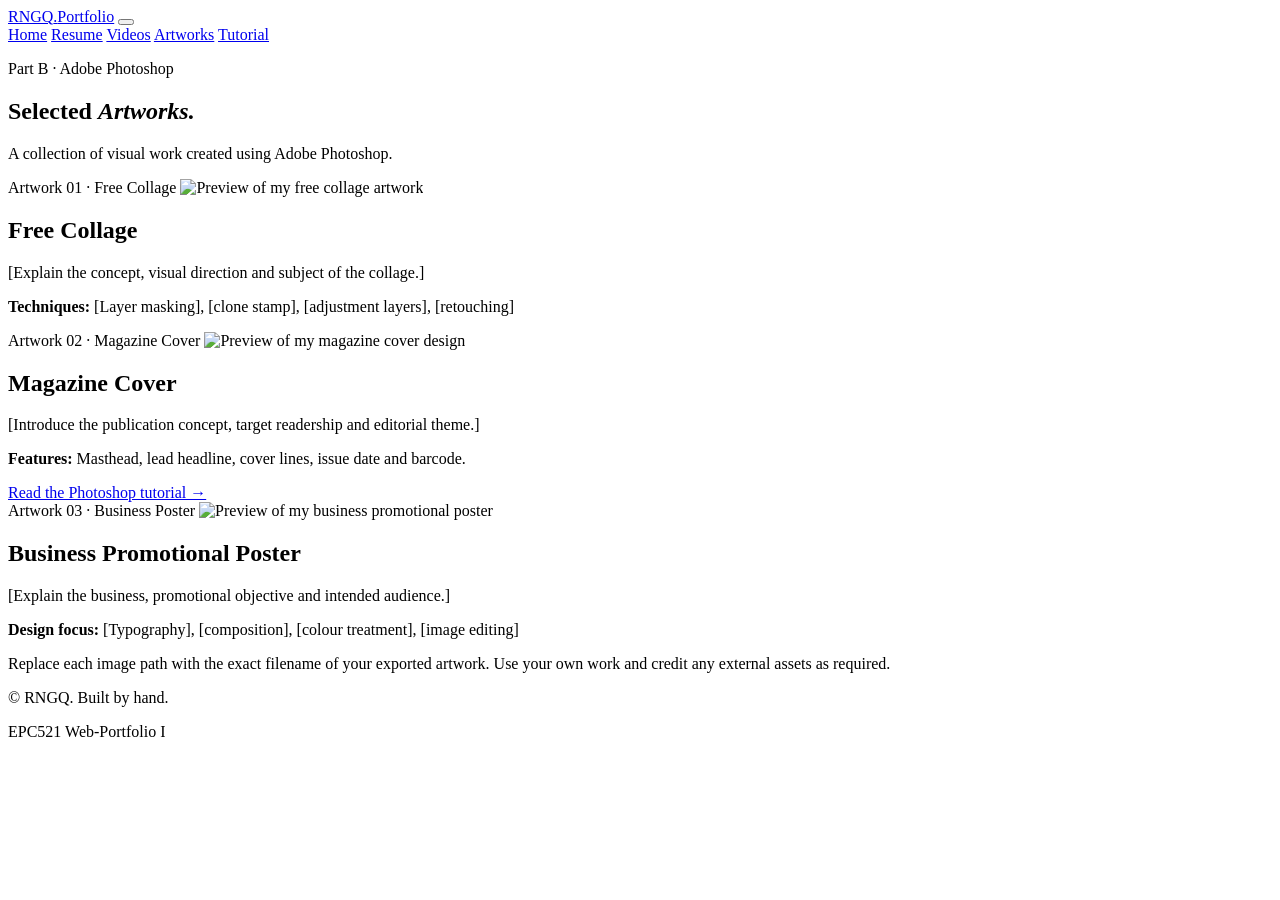
==== artworks.html @ 54870d31 "Add files via upload" ====
<!DOCTYPE html>
<html lang="en">
<head>
  <meta charset="UTF-8">
  <meta name="viewport" content="width=device-width, initial-scale=1.0">
  <meta name="description" content="Zul iQmal's EPC521 multimedia web portfolio.">
  <title>Zul iQmal | Photoshop Artworks</title>
  <link rel="stylesheet" href="CSS/style.css">
  <link rel="stylesheet" href="CSS/pages.css">
</head>
<body>
  <div class="aura-bg" aria-hidden="true">
    <span class="blob blob-1"></span>
    <span class="blob blob-2"></span>
    <span class="blob blob-3"></span>
  </div>
  <div class="cursor-aura" aria-hidden="true"></div>

  <header class="site-header">
    <a href="index.html" class="logo">RNGQ<span>.</span>Portfolio</a>
    <button class="nav-toggle" aria-label="Toggle menu" aria-expanded="false" aria-controls="nav">
      <span></span><span></span>
    </button>
    <nav class="nav" id="nav">
      <a href="index.html">Home</a>
      <a href="resume.html">Resume</a>
      <a href="videos.html">Videos</a>
      <a href="artworks.html">Artworks</a>
      <a href="tutorial.html">Tutorial</a>
    </nav>
  </header>

  <main>

    <section class="section page-intro">
      <p class="eyebrow">Part B · Adobe Photoshop</p>
      <h1 class="page-title">Selected <em>Artworks.</em></h1>
      <p class="page-lead">A collection of visual work created using Adobe Photoshop.</p>
    </section>

    <section class="section artwork-grid">
      <article class="page-card artwork-card">
        <span class="when">Artwork 01 · Free Collage</span>
        <img class="artwork-preview" src="assets/images/free-collage.jpg" alt="Preview of my free collage artwork">
        <h2>Free Collage</h2>
        <p>[Explain the concept, visual direction and subject of the collage.]</p>
        <p class="small-note"><strong>Techniques:</strong> [Layer masking], [clone stamp], [adjustment layers], [retouching]</p>
      </article>

      <article class="page-card artwork-card">
        <span class="when">Artwork 02 · Magazine Cover</span>
        <img class="artwork-preview" src="assets/images/magazine-cover.jpg" alt="Preview of my magazine cover design">
        <h2>Magazine Cover</h2>
        <p>[Introduce the publication concept, target readership and editorial theme.]</p>
        <p class="small-note"><strong>Features:</strong> Masthead, lead headline, cover lines, issue date and barcode.</p>
        <a class="text-link" href="tutorial.html">Read the Photoshop tutorial →</a>
      </article>

      <article class="page-card artwork-card">
        <span class="when">Artwork 03 · Business Poster</span>
        <img class="artwork-preview" src="assets/images/business-poster.jpg" alt="Preview of my business promotional poster">
        <h2>Business Promotional Poster</h2>
        <p>[Explain the business, promotional objective and intended audience.]</p>
        <p class="small-note"><strong>Design focus:</strong> [Typography], [composition], [colour treatment], [image editing]</p>
      </article>
    </section>
    <section class="section">
      <p class="small-note">Replace each image path with the exact filename of your exported artwork. Use your own work and credit any external assets as required.</p>
    </section>

  </main>
  <footer class="site-footer">
    <p>&copy; <span id="year"></span> RNGQ. Built by hand.</p>
    <p class="footer-credit">EPC521 Web-Portfolio I</p>
  </footer>
  <script src="JS/script.js"></script>
  <script src="JS/music.js"></script>
</body>
</html>
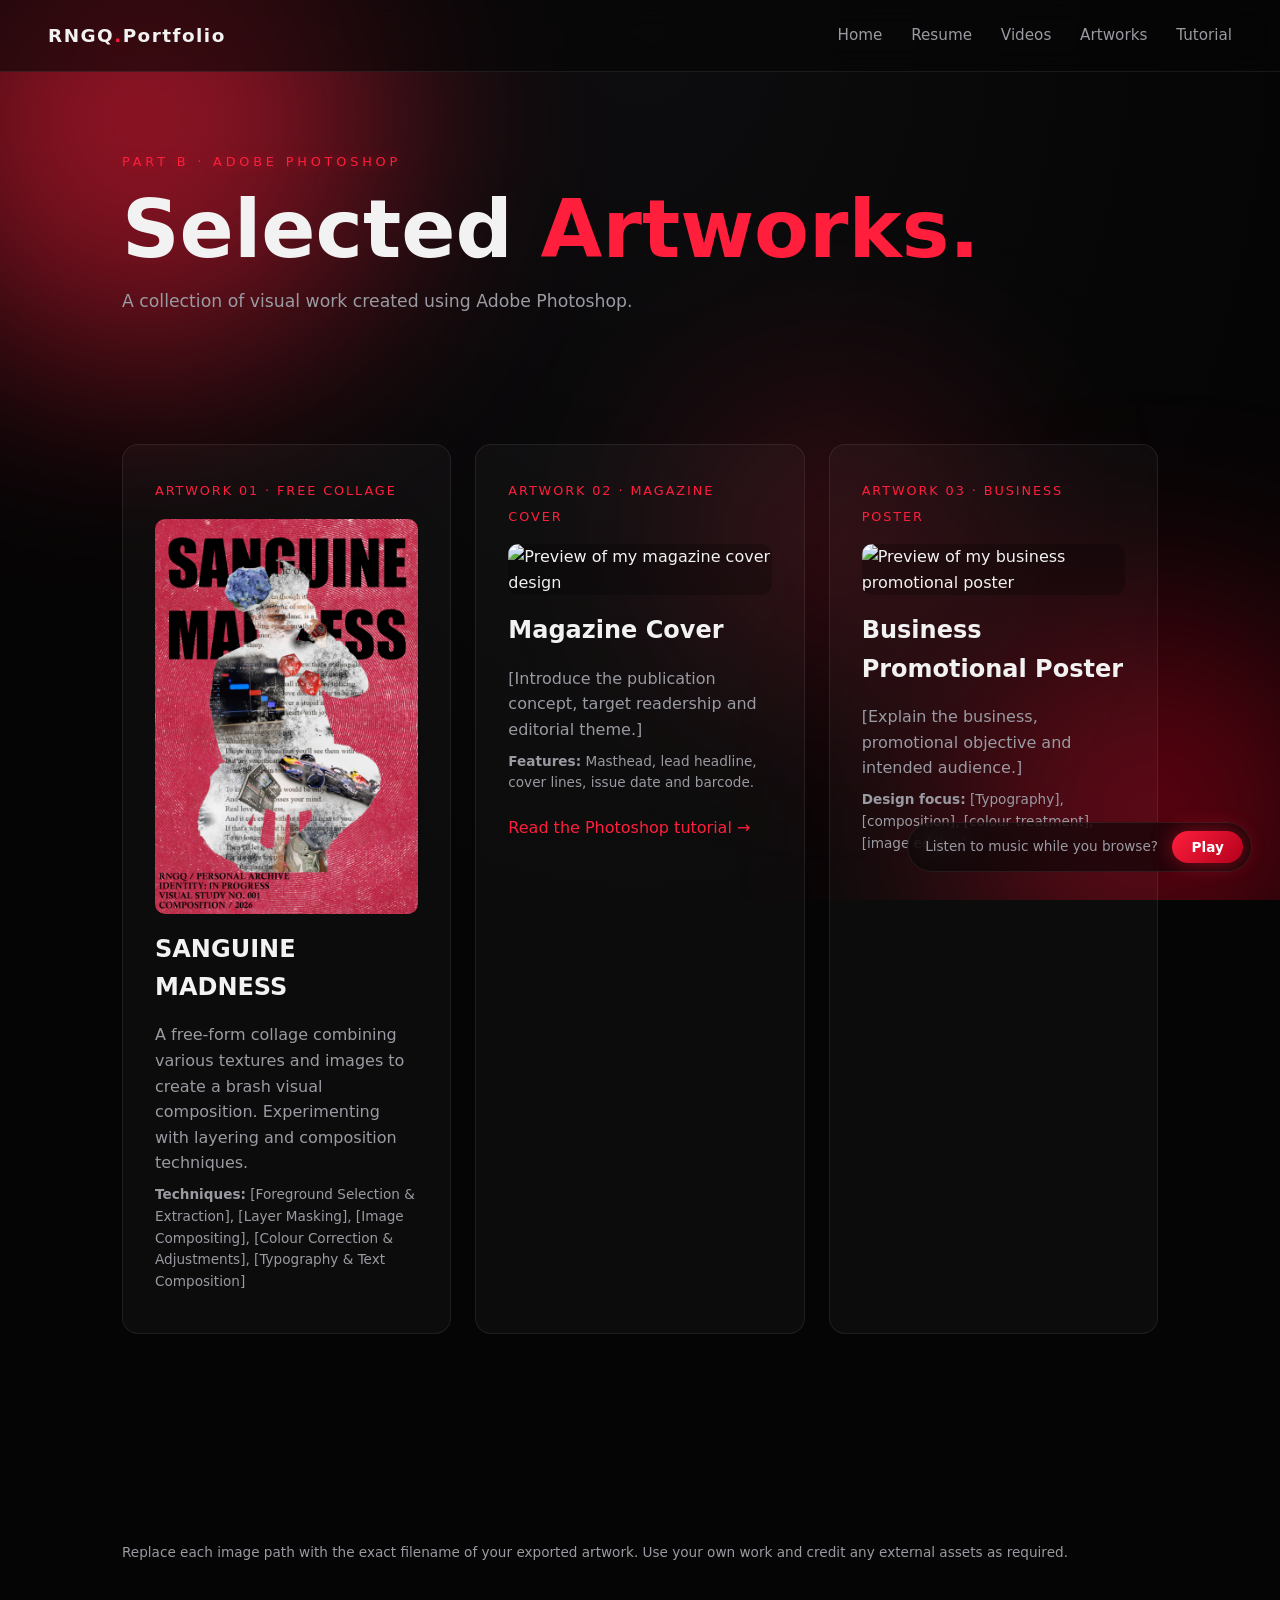
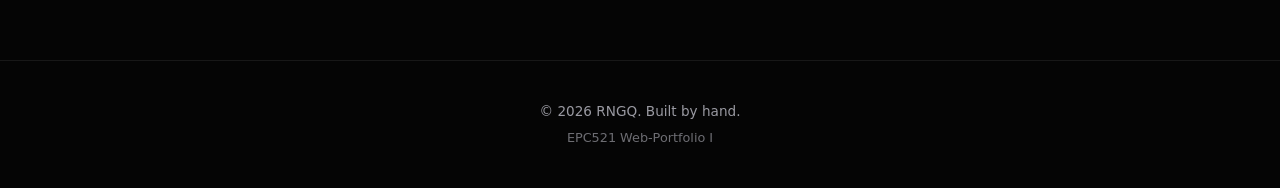
==== commit d4a3a21f: "Add files via upload" ====
--- a/artworks.html
+++ b/artworks.html
@@ -41,10 +41,10 @@
     <section class="section artwork-grid">
       <article class="page-card artwork-card">
         <span class="when">Artwork 01 · Free Collage</span>
-        <img class="artwork-preview" src="assets/images/free-collage.jpg" alt="Preview of my free collage artwork">
-        <h2>Free Collage</h2>
-        <p>[Explain the concept, visual direction and subject of the collage.]</p>
-        <p class="small-note"><strong>Techniques:</strong> [Layer masking], [clone stamp], [adjustment layers], [retouching]</p>
+        <img class="artwork-preview" src="assets/images/collage.png" alt="Preview of my free collage artwork">
+        <h2>SANGUINE MADNESS</h2>
+        <p>A free-form collage combining various textures and images to create a brash visual composition. Experimenting with layering and composition techniques.</p>
+        <p class="small-note"><strong>Techniques:</strong> [Foreground Selection & Extraction], [Layer Masking], [Image Compositing], [Colour Correction & Adjustments], [Typography & Text Composition]</p>
       </article>
 
       <article class="page-card artwork-card">
--- a/CSS/style.css
+++ b/CSS/style.css
@@ -0,0 +1,282 @@
+/* ==========================================================
+   THEME: change these and the whole site updates
+   ========================================================== */
+:root {
+  --bg: #050505;
+  --bg-2: #0d0d0f;
+  --surface: rgba(255, 255, 255, 0.03);
+  --border: rgba(255, 255, 255, 0.08);
+
+  --text: #f2f2f2;
+  --muted: #9a9aa2;
+
+  --red: #ff1f3d;
+  --red-deep: #b3001b;
+  --red-glow: rgba(255, 31, 61, 0.45);
+
+  --radius: 16px;
+  --max-width: 1100px;
+  --font: "Inter", system-ui, -apple-system, "Segoe UI", Roboto, sans-serif;
+  --header-h: 72px;
+}
+
+/* ---------- Reset ---------- */
+*, *::before, *::after { box-sizing: border-box; margin: 0; padding: 0; }
+html { scroll-behavior: smooth; scroll-padding-top: var(--header-h); }
+body {
+  font-family: var(--font);
+  background: var(--bg);
+  color: var(--text);
+  line-height: 1.6;
+  overflow-x: hidden;
+}
+a { color: inherit; text-decoration: none; }
+img { max-width: 100%; display: block; }
+ul, ol { list-style: none; }
+::selection { background: var(--red); color: #fff; }
+
+/* ---------- Aura background ---------- */
+.aura-bg {
+  position: fixed; inset: 0; z-index: -2; overflow: hidden;
+  background: radial-gradient(ellipse at 50% 0%, var(--bg-2), var(--bg) 70%);
+}
+.blob {
+  position: absolute; border-radius: 50%;
+  filter: blur(110px); opacity: 0.55;
+  animation: drift 18s ease-in-out infinite alternate;
+}
+.blob-1 { width: 480px; height: 480px; background: var(--red); top: -120px; left: -100px; }
+.blob-2 { width: 380px; height: 380px; background: var(--red-deep); bottom: -100px; right: -60px; animation-delay: -6s; }
+.blob-3 { width: 260px; height: 260px; background: var(--red); top: 45%; left: 55%; opacity: 0.25; animation-delay: -11s; }
+
+@keyframes drift {
+  from { transform: translate(0, 0) scale(1); }
+  to   { transform: translate(60px, 40px) scale(1.15); }
+}
+
+/* Cursor-following glow (position kat dalam 
+script.js) */
+.cursor-aura {
+  position: fixed; top: 0; left: 0; z-index: -1;
+  width: 420px; height: 420px; border-radius: 50%;
+  background: radial-gradient(circle, var(--red-glow), transparent 65%);
+  transform: translate(-50%, -50%);
+  pointer-events: none; opacity: 0;
+  transition: opacity 0.4s ease;
+}
+.cursor-aura.active { opacity: 0.6; }
+
+/* ---------- Header ---------- */
+.site-header {
+  position: fixed; top: 0; left: 0; right: 0; z-index: 50;
+  height: var(--header-h);
+  display: flex; align-items: center; justify-content: space-between;
+  padding: 0 clamp(1rem, 5vw, 3rem);
+  background: rgba(5, 5, 5, 0.6);
+  backdrop-filter: blur(14px);
+  border-bottom: 1px solid var(--border);
+}
+.logo { font-weight: 800; letter-spacing: 0.08em; font-size: 1.15rem; }
+.logo span { color: var(--red); text-shadow: 0 0 14px var(--red); }
+
+.nav { display: flex; align-items: center; gap: 1.8rem; }
+.nav a:not(.btn) { color: var(--muted); font-size: 0.95rem; transition: color 0.2s, text-shadow 0.2s; }
+.nav a:not(.btn):hover { color: #fff; text-shadow: 0 0 12px var(--red); }
+
+.nav-toggle { display: none; background: none; border: 0; cursor: pointer; width: 32px; height: 32px; position: relative; }
+.nav-toggle span { position: absolute; left: 4px; right: 4px; height: 2px; background: var(--text); transition: transform 0.3s, top 0.3s; }
+.nav-toggle span:first-child { top: 11px; }
+.nav-toggle span:last-child  { top: 19px; }
+.nav-toggle[aria-expanded="true"] span:first-child { top: 15px; transform: rotate(45deg); }
+.nav-toggle[aria-expanded="true"] span:last-child  { top: 15px; transform: rotate(-45deg); }
+
+/* ---------- Buttons ---------- */
+.btn {
+  display: inline-block; cursor: pointer; border: 0;
+  padding: 0.85rem 1.8rem; border-radius: 999px;
+  font: 600 0.95rem var(--font); color: #fff;
+  background: linear-gradient(135deg, var(--red), var(--red-deep));
+  box-shadow: 0 0 22px var(--red-glow);
+  transition: transform 0.2s, box-shadow 0.2s;
+}
+.btn:hover { transform: translateY(-2px); box-shadow: 0 0 36px var(--red-glow), 0 0 8px var(--red); }
+.btn-small { padding: 0.5rem 1.2rem; font-size: 0.85rem; }
+.btn-ghost { background: transparent; border: 1px solid var(--red); box-shadow: none; }
+.btn-ghost:hover { background: rgba(255, 31, 61, 0.12); }
+
+/* ---------- Layout helpers ---------- */
+.section { max-width: var(--max-width); margin: 0 auto; padding: 6rem clamp(1rem, 5vw, 2rem); }
+.section-title { font-size: clamp(1.8rem, 4vw, 2.6rem); margin-bottom: 2rem; }
+.section-title::after {
+  content: ""; display: block; width: 56px; height: 3px; margin-top: 0.6rem;
+  background: var(--red); box-shadow: 0 0 14px var(--red); border-radius: 2px;
+}
+
+/* ---------- Hero ---------- */
+.hero {
+  min-height: 100vh; display: flex; flex-direction: column;
+  align-items: center; justify-content: center; text-align: center;
+  padding: calc(var(--header-h) + 2rem) 1.5rem 4rem;
+}
+.eyebrow { color: var(--red); letter-spacing: 0.3em; text-transform: uppercase; font-size: 0.8rem; margin-bottom: 1rem; text-shadow: 0 0 12px var(--red-glow); }
+.hero h1 { font-size: clamp(3rem, 10vw, 6.5rem); line-height: 1.02; font-weight: 800; }
+.hero h1 em {
+  font-style: normal; color: var(--red);
+  text-shadow: 0 0 30px var(--red-glow), 0 0 80px var(--red-glow);
+}
+.role { font-size: clamp(1.1rem, 3vw, 1.6rem); margin-top: 0.8rem; color: var(--text); min-height: 1.6em; }
+#typed { color: var(--red); text-shadow: 0 0 14px var(--red-glow); }
+.caret {
+  display: inline-block; width: 2px; height: 1.1em; margin-left: 3px;
+  background: var(--red); vertical-align: text-bottom;
+  animation: blink 1s steps(1) infinite;
+}
+@keyframes blink { 50% { opacity: 0; } }
+
+.lead { color: var(--muted); max-width: 52ch; margin: 1.5rem 0 2.2rem; font-size: 1.1rem; }
+.hero-actions { display: flex; gap: 1rem; flex-wrap: wrap; justify-content: center; }
+
+.socials { display: flex; gap: 0.8rem; margin-top: 2.2rem; flex-wrap: wrap; justify-content: center; }
+.socials a {
+  padding: 0.45rem 1.1rem; border-radius: 999px; font-size: 0.85rem; color: var(--muted);
+  border: 1px solid var(--border); transition: color 0.2s, border-color 0.2s, box-shadow 0.2s;
+}
+.socials a:hover { color: #fff; border-color: var(--red); box-shadow: 0 0 18px var(--red-glow); }
+
+/* ---------- Cards (spotlight follows cursor) ---------- */
+.grid { display: grid; grid-template-columns: repeat(auto-fit, minmax(260px, 1fr)); gap: 1.5rem; }
+.card {
+  position: relative; overflow: hidden;
+  padding: 2rem; border-radius: var(--radius);
+  background: var(--surface); border: 1px solid var(--border);
+  transition: transform 0.3s, border-color 0.3s, box-shadow 0.3s, opacity 0.8s ease;
+}
+.card::before {
+  content: ""; position: absolute; inset: 0; pointer-events: none;
+  background: radial-gradient(260px circle at var(--mx, 50%) var(--my, 50%), var(--red-glow), transparent 70%);
+  opacity: 0; transition: opacity 0.3s;
+}
+.card:hover { transform: translateY(-6px); border-color: rgba(255, 31, 61, 0.5); box-shadow: 0 10px 40px rgba(255, 31, 61, 0.15); }
+.card:hover::before { opacity: 0.5; }
+.card > * { position: relative; }
+.card h3 { margin-bottom: 0.6rem; }
+.card p { color: var(--muted); }
+
+/* ---------- About ---------- */
+.about { display: grid; grid-template-columns: 320px 1fr; gap: 4rem; align-items: center; }
+.avatar-wrap { display: flex; justify-content: center; }
+.avatar {
+  width: 280px; height: 280px; border-radius: 50%; object-fit: cover;
+  display: grid; place-items: center;
+  font-size: 4rem; font-weight: 800; color: var(--red);
+  background: var(--bg-2);
+  border: 2px solid var(--red);
+  box-shadow: 0 0 40px var(--red-glow), 0 0 100px rgba(255, 31, 61, 0.25), inset 0 0 40px rgba(255, 31, 61, 0.12);
+}
+.about-text p { color: var(--muted); margin-bottom: 1rem; }
+.about-stats { display: grid; grid-template-columns: repeat(3, 1fr); gap: 1rem; margin-top: 1.8rem; }
+.stat {
+  text-align: center; padding: 1rem; border-radius: 12px;
+  background: var(--surface); border: 1px solid var(--border);
+}
+.stat strong { display: block; font-size: 1.7rem; color: var(--red); text-shadow: 0 0 16px var(--red-glow); }
+.stat span { color: var(--muted); font-size: 0.8rem; }
+
+/* ---------- Skills ---------- */
+.chips, .tags { display: flex; flex-wrap: wrap; gap: 0.5rem; }
+.chips li {
+  padding: 0.35rem 0.9rem; border-radius: 999px; font-size: 0.85rem;
+  border: 1px solid rgba(255, 31, 61, 0.35); color: var(--text);
+  background: rgba(255, 31, 61, 0.07);
+}
+
+/* ---------- Projects ---------- */
+.filters { display: flex; gap: 0.6rem; flex-wrap: wrap; margin-bottom: 2rem; }
+.filter {
+  cursor: pointer; padding: 0.45rem 1.2rem; border-radius: 999px;
+  font: 500 0.9rem var(--font); color: var(--muted);
+  background: transparent; border: 1px solid var(--border);
+  transition: color 0.2s, border-color 0.2s, box-shadow 0.2s, background 0.2s;
+}
+.filter:hover { color: #fff; border-color: var(--red); }
+.filter.active { color: #fff; background: rgba(255, 31, 61, 0.15); border-color: var(--red); box-shadow: 0 0 18px var(--red-glow); }
+
+.projects { grid-template-columns: repeat(auto-fit, minmax(300px, 1fr)); }
+.project { padding: 0; }
+.project > h3, .project > p, .project > .tags, .project > .project-links { margin-left: 1.5rem; margin-right: 1.5rem; }
+.project-thumb {
+  aspect-ratio: 16 / 9; width: 100%; object-fit: cover;
+  display: grid; place-items: center; margin-bottom: 1.2rem;
+  color: var(--red); font-weight: 700; letter-spacing: 0.1em;
+  background: linear-gradient(135deg, #140306, #1d0409);
+  border-bottom: 1px solid var(--border);
+}
+.project h3 { margin-bottom: 0.4rem; }
+.tags { margin: 1rem 1.5rem 0; }
+.tags li { font-size: 0.75rem; color: var(--red); letter-spacing: 0.05em; }
+.tags li::before { content: "#"; opacity: 0.6; }
+.project-links { display: flex; gap: 1.2rem; margin: 1.2rem 1.5rem 1.6rem; }
+.project-links a { font-size: 0.9rem; font-weight: 600; border-bottom: 1px solid var(--red); padding-bottom: 2px; transition: text-shadow 0.2s; }
+.project-links a:hover { text-shadow: 0 0 12px var(--red); }
+.project[hidden] { display: none; }
+
+/* ---------- Timeline ---------- */
+.timeline { position: relative; padding-left: 2rem; border-left: 1px solid var(--border); }
+.timeline li { position: relative; padding-bottom: 2.4rem; }
+.timeline li:last-child { padding-bottom: 0; }
+.timeline li::before {
+  content: ""; position: absolute; left: calc(-2rem - 6px); top: 0.45rem;
+  width: 11px; height: 11px; border-radius: 50%;
+  background: var(--red); box-shadow: 0 0 14px var(--red);
+}
+.when { color: var(--red); font-size: 0.8rem; letter-spacing: 0.15em; text-transform: uppercase; }
+.timeline h3 { margin: 0.2rem 0 0.3rem; }
+.timeline small { color: var(--muted); font-weight: 400; font-size: 0.9rem; }
+.timeline p { color: var(--muted); max-width: 60ch; }
+
+/* ---------- Contact form ---------- */
+.contact { max-width: 640px; }
+.contact-intro { color: var(--muted); margin-bottom: 1.8rem; }
+.contact-intro a { color: var(--red); border-bottom: 1px solid var(--red); }
+.form { display: grid; gap: 1rem; }
+.form input, .form textarea {
+  width: 100%; padding: 0.95rem 1.1rem; border-radius: 12px;
+  background: var(--surface); border: 1px solid var(--border);
+  color: var(--text); font: inherit; resize: vertical;
+  transition: border-color 0.2s, box-shadow 0.2s;
+}
+.form input::placeholder, .form textarea::placeholder { color: #5f5f67; }
+.form input:focus, .form textarea:focus {
+  outline: none; border-color: var(--red); box-shadow: 0 0 0 3px rgba(255, 31, 61, 0.2), 0 0 24px var(--red-glow);
+}
+.form .btn { justify-self: start; }
+.form-note { color: var(--red); min-height: 1.4em; font-size: 0.9rem; }
+
+/* ---------- Footer ---------- */
+.site-footer { text-align: center; padding: 2.5rem 1rem; color: var(--muted); font-size: 0.85rem; border-top: 1px solid var(--border); }
+
+/* ---------- Scroll reveal ---------- */
+.reveal { opacity: 0; transform: translateY(28px); transition: opacity 0.8s ease, transform 0.8s ease; }
+.reveal.visible { opacity: 1; transform: none; }
+/* keep card hover lift working after reveal */
+.card.reveal.visible:hover { transform: translateY(-6px); }
+
+/* ---------- Responsive ---------- */
+@media (max-width: 800px) {
+  .nav-toggle { display: block; }
+  .nav {
+    position: fixed; top: var(--header-h); left: 0; right: 0;
+    flex-direction: column; gap: 1.4rem; padding: 2rem;
+    background: rgba(5, 5, 5, 0.96); border-bottom: 1px solid var(--border);
+    transform: translateY(-120%); transition: transform 0.35s ease;
+  }
+  .nav.open { transform: translateY(0); }
+  .about { grid-template-columns: 1fr; gap: 2.5rem; }
+  .avatar { width: 220px; height: 220px; font-size: 3rem; }
+}
+
+/* ---------- Respect reduced motion ---------- */
+@media (prefers-reduced-motion: reduce) {
+  *, *::before, *::after { animation: none !important; transition: none !important; }
+  .reveal { opacity: 1; transform: none; }
+}
--- a/CSS/pages.css
+++ b/CSS/pages.css
@@ -0,0 +1,111 @@
+/* EPC521 page-specific styles. Loaded after CSS/style.css. */
+.page-intro { padding-top: calc(var(--header-h) + 5rem); padding-bottom: 2rem; }
+.page-title { font-size: clamp(2.5rem, 7vw, 5rem); line-height: 1.05; }
+.page-title em { color: var(--red); font-style: normal; }
+.page-lead { max-width: 62ch; color: var(--muted); margin-top: 1rem; font-size: 1.08rem; }
+.page-actions { display: flex; gap: 1rem; flex-wrap: wrap; margin-top: 1.5rem; }
+.page-card { padding: clamp(1.2rem, 3vw, 2rem); margin-bottom: 1.5rem; border: 1px solid var(--border); border-radius: var(--radius); background: var(--surface); }
+.page-card h2 { margin-bottom: 1rem; }
+.page-card p { color: var(--muted); margin: .5rem 0; }
+.page-card a:not(.btn) { color: var(--red); }
+.resume-layout { display: grid; grid-template-columns: minmax(0, 1.6fr) minmax(260px, .9fr); gap: 1.5rem; align-items: start; }
+.resume-entry { padding: 1rem 0; border-top: 1px solid var(--border); }
+.resume-entry h3 { margin: .35rem 0; }
+.detail-list { padding-left: 1.2rem; list-style: disc; color: var(--muted); }
+.detail-list li { margin: .45rem 0; overflow-wrap: anywhere; }
+.small-note { color: var(--muted); font-size: .85rem; margin-top: 1rem; }
+.media-feature { margin-bottom: 2rem; }
+.media-heading { display: flex; justify-content: space-between; align-items: start; gap: 1rem; margin-bottom: 1rem; }
+.media-label { color: var(--red); font-size: .8rem; border: 1px solid var(--border); border-radius: 99px; padding: .35rem .7rem; }
+.portfolio-video { display: block; width: 100%; max-height: 560px; aspect-ratio: 16 / 9; background: #000; border-radius: 12px; margin: 1rem 0; }
+iframe.portfolio-video { border: 0; } /* YouTube embeds */
+.project-meta { display: flex; flex-wrap: wrap; gap: .6rem 1.2rem; color: var(--muted); font-size: .85rem; margin-top: 1rem; }
+.artwork-grid { display: grid; grid-template-columns: repeat(auto-fit, minmax(260px, 1fr)); gap: 1.5rem; }
+.artwork-card { margin: 0; }
+.artwork-preview { display: block; width: 100%; height: auto; max-height: 560px; object-fit: contain; background: rgba(0,0,0,.25); border-radius: 10px; margin: 1rem 0; }
+.text-link { display: inline-block; margin-top: .8rem; }
+.tutorial-layout { max-width: 900px; }
+.tutorial-steps { padding-left: 1.4rem; }
+.tutorial-steps li { padding: 1rem 0 1.5rem; border-top: 1px solid var(--border); }
+.tutorial-steps h3 { margin-bottom: .75rem; }
+.screenshot-placeholder { min-height: 150px; display: grid; place-items: center; padding: 1rem; margin: .8rem 0; border: 1px dashed rgba(255,255,255,.25); border-radius: 10px; color: var(--muted); text-align: center; background: rgba(255,255,255,.02); }
+.footer-credit { opacity: .7; font-size: .8rem; margin-top: .35rem; }
+@media (max-width: 800px) {
+  .resume-layout { grid-template-columns: 1fr; }
+  .media-heading { flex-direction: column; }
+}
+
+/* ==========================================================
+   E-RESUME INTERACTIVITY
+   ========================================================== */
+
+/* Keyboard focus */
+a:focus-visible, button:focus-visible, summary:focus-visible, video:focus-visible {
+  outline: 2px solid var(--red); outline-offset: 3px; border-radius: 6px;
+}
+
+.visually-hidden {
+  position: absolute; width: 1px; height: 1px; margin: -1px; padding: 0;
+  overflow: hidden; clip: rect(0 0 0 0); white-space: nowrap; border: 0;
+}
+
+/* Hero with photo */
+.resume-hero { display: grid; grid-template-columns: 1fr auto; gap: 3rem; align-items: center; }
+.resume-photo .avatar { width: 240px; height: 240px; }
+
+/* Expandable experience entries */
+.exp-entry summary {
+  display: flex; justify-content: space-between; align-items: flex-start; gap: 1rem;
+  cursor: pointer; list-style: none;
+}
+.exp-entry summary::-webkit-details-marker { display: none; }
+.exp-entry summary::after {
+  content: "+"; flex: none; width: 1.8rem; height: 1.8rem; display: grid; place-items: center;
+  border: 1px solid var(--border); border-radius: 50%;
+  color: var(--red); font-size: 1.2rem; line-height: 1;
+  transition: border-color 0.2s, background 0.2s;
+}
+.exp-entry[open] summary::after { content: "–"; }
+.exp-entry summary:hover::after { border-color: var(--red); background: rgba(255, 31, 61, 0.12); }
+.entry-head { flex: 1; }
+.exp-entry .detail-list { margin-top: 0.6rem; }
+.entry-tags { margin-top: 0.9rem; }
+.entry-tags li { font-size: 0.75rem; padding: 0.2rem 0.7rem; transition: background 0.2s, border-color 0.2s; }
+.entry-tags li.on { background: rgba(255, 31, 61, 0.3); border-color: var(--red); }
+
+/* Skill highlighting */
+.exp-entry { transition: opacity 0.25s, border-color 0.25s; }
+.exp-entry.is-match { border-top-color: var(--red); }
+.exp-entry.is-dim { opacity: 0.35; }
+.exp-entry.is-dim:hover, .exp-entry.is-dim:focus-within { opacity: 0.8; }
+
+.exp-toolbar { display: flex; justify-content: space-between; align-items: flex-start; gap: 1rem; flex-wrap: wrap; margin-bottom: 0.5rem; }
+.skill-filters { display: flex; flex-wrap: wrap; align-items: center; gap: 0.5rem; flex: 1 1 320px; }
+.toolbar-label { color: var(--muted); font-size: 0.8rem; margin-right: 0.3rem; }
+.skill-chip {
+  cursor: pointer; padding: 0.3rem 0.9rem; border-radius: 999px;
+  font: 500 0.8rem var(--font); color: var(--muted);
+  background: transparent; border: 1px solid var(--border);
+  transition: color 0.2s, border-color 0.2s, background 0.2s;
+}
+.skill-chip:hover { color: var(--text); border-color: var(--red); }
+.skill-chip.active { color: var(--text); background: rgba(255, 31, 61, 0.15); border-color: var(--red); }
+.skill-status { min-height: 1.4em; margin: 0 0 0.5rem; }
+
+/* Copy buttons and references */
+.copy-btn {
+  cursor: pointer; margin-left: 0.4rem; padding: 0.1rem 0.7rem; min-width: 4.6rem;
+  border-radius: 999px; border: 1px solid var(--border); background: transparent;
+  color: var(--muted); font: 500 0.75rem var(--font);
+  transition: color 0.2s, border-color 0.2s;
+}
+.copy-btn:hover { color: var(--text); border-color: var(--red); }
+.copy-btn.copied { color: var(--red); border-color: var(--red); }
+.reference + .reference { margin-top: 1rem; padding-top: 1rem; border-top: 1px solid var(--border); }
+.page-card .ref-name { color: var(--text); font-weight: 600; }
+
+@media (max-width: 800px) {
+  .resume-hero { grid-template-columns: 1fr; gap: 1.5rem; }
+  .resume-photo { order: -1; }
+  .resume-photo .avatar { width: 150px; height: 150px; }
+}
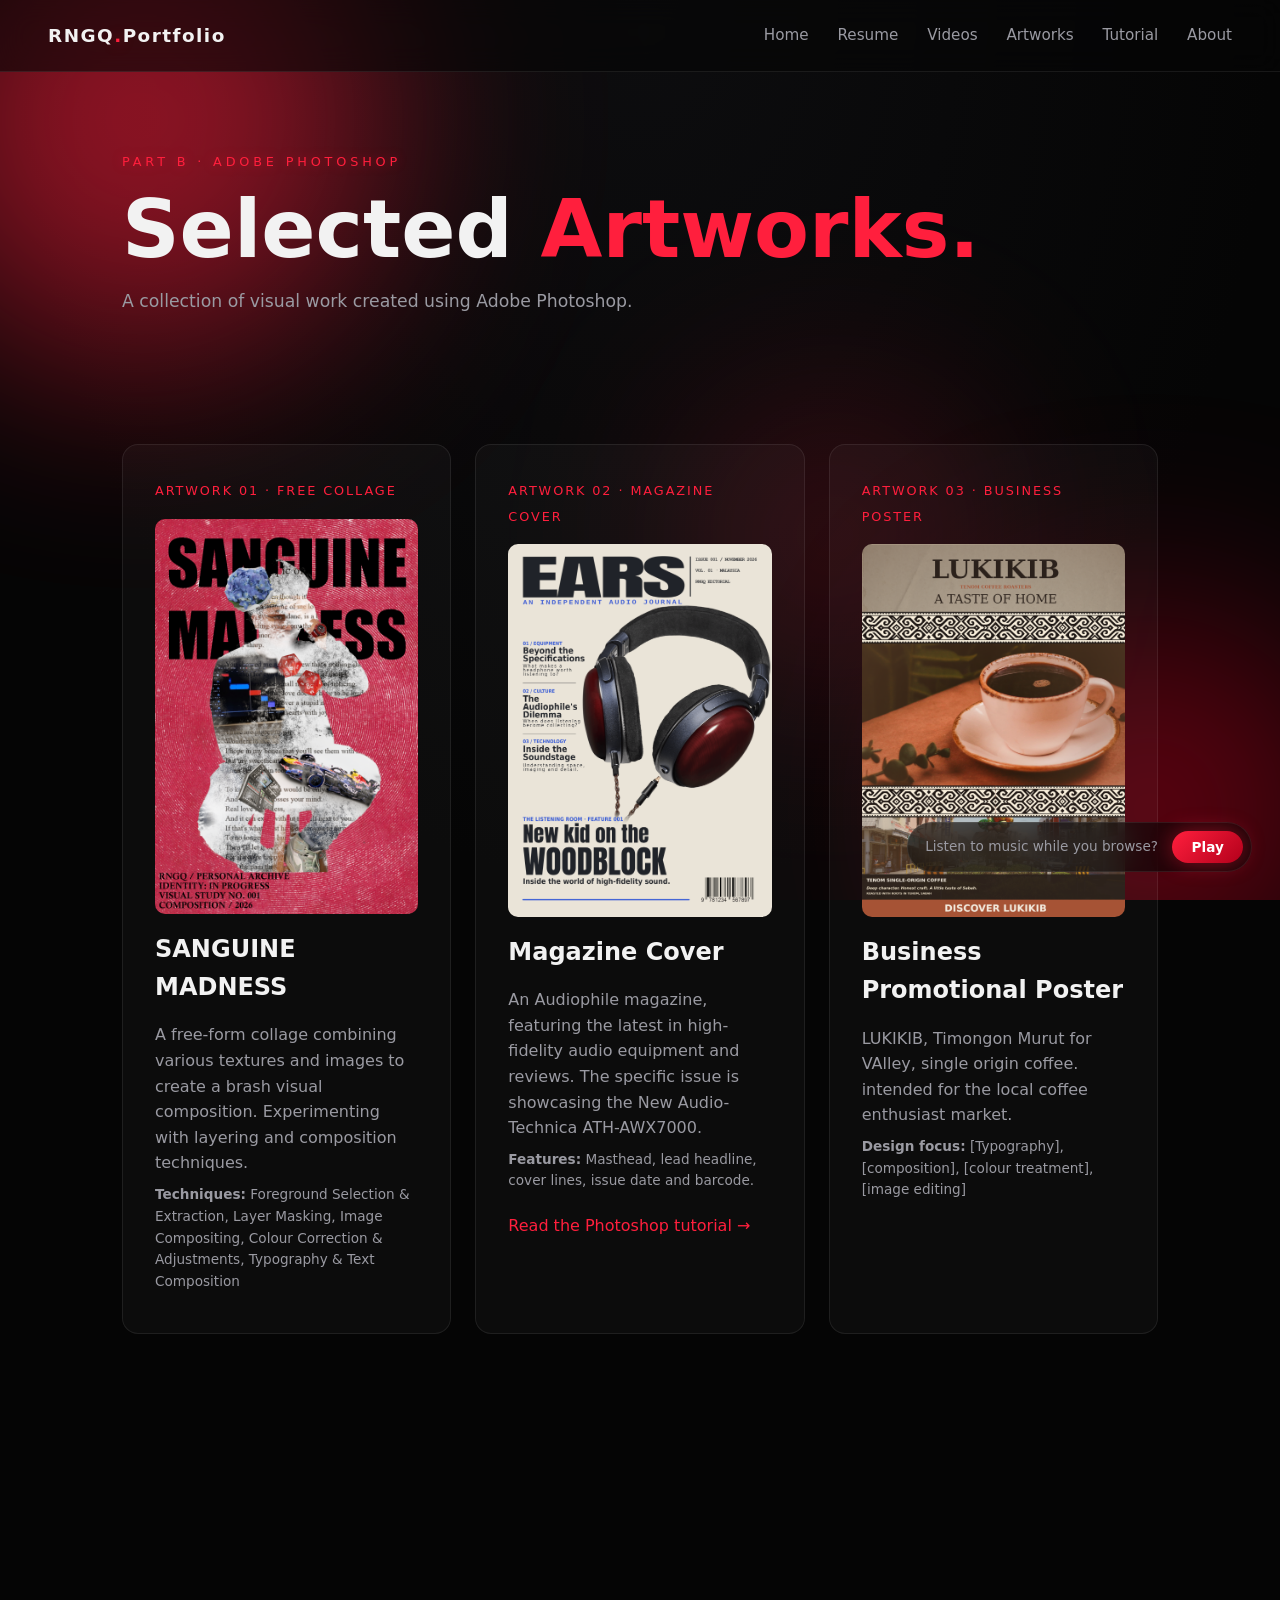
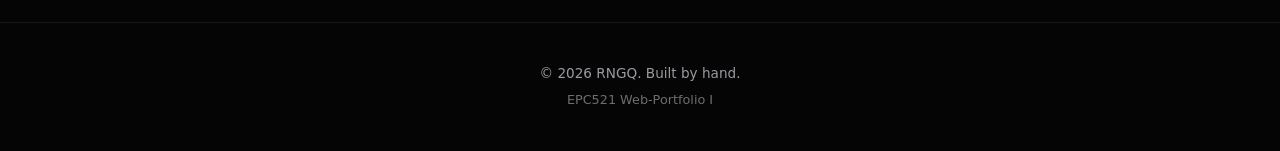
==== commit b463ccc3: "Add files via upload" ====
--- a/artworks.html
+++ b/artworks.html
@@ -27,6 +27,7 @@
       <a href="videos.html">Videos</a>
       <a href="artworks.html">Artworks</a>
       <a href="tutorial.html">Tutorial</a>
+      <a href="about.html">About</a>
     </nav>
   </header>
 
@@ -44,28 +45,28 @@
         <img class="artwork-preview" src="assets/images/collage.png" alt="Preview of my free collage artwork">
         <h2>SANGUINE MADNESS</h2>
         <p>A free-form collage combining various textures and images to create a brash visual composition. Experimenting with layering and composition techniques.</p>
-        <p class="small-note"><strong>Techniques:</strong> [Foreground Selection & Extraction], [Layer Masking], [Image Compositing], [Colour Correction & Adjustments], [Typography & Text Composition]</p>
+        <p class="small-note"><strong>Techniques:</strong> Foreground Selection & Extraction, Layer Masking, Image Compositing, Colour Correction & Adjustments, Typography & Text Composition</p>
       </article>
 
       <article class="page-card artwork-card">
         <span class="when">Artwork 02 · Magazine Cover</span>
-        <img class="artwork-preview" src="assets/images/magazine-cover.jpg" alt="Preview of my magazine cover design">
+        <img class="artwork-preview" src="assets/images/cover.png" alt="Preview of my magazine cover design">
         <h2>Magazine Cover</h2>
-        <p>[Introduce the publication concept, target readership and editorial theme.]</p>
+        <p>An Audiophile magazine, featuring the latest in high-fidelity audio equipment and reviews. The specific issue is showcasing the New Audio-Technica ATH-AWX7000.</p>
         <p class="small-note"><strong>Features:</strong> Masthead, lead headline, cover lines, issue date and barcode.</p>
         <a class="text-link" href="tutorial.html">Read the Photoshop tutorial →</a>
       </article>
 
       <article class="page-card artwork-card">
         <span class="when">Artwork 03 · Business Poster</span>
-        <img class="artwork-preview" src="assets/images/business-poster.jpg" alt="Preview of my business promotional poster">
+        <img class="artwork-preview" src="assets/images/poster.png" alt="Preview of my business promotional poster">
         <h2>Business Promotional Poster</h2>
-        <p>[Explain the business, promotional objective and intended audience.]</p>
+        <p>LUKIKIB, Timongon Murut for VAlley, single origin coffee. intended for the local coffee enthusiast market.</p>
         <p class="small-note"><strong>Design focus:</strong> [Typography], [composition], [colour treatment], [image editing]</p>
       </article>
     </section>
     <section class="section">
-      <p class="small-note">Replace each image path with the exact filename of your exported artwork. Use your own work and credit any external assets as required.</p>
+    </p>
     </section>
 
   </main>
--- a/CSS/pages.css
+++ b/CSS/pages.css
@@ -108,4 +108,54 @@
   .resume-hero { grid-template-columns: 1fr; gap: 1.5rem; }
   .resume-photo { order: -1; }
   .resume-photo .avatar { width: 150px; height: 150px; }
-}+}
+
+/* ==========================================================
+   COLLAPSIBLE CARDS (e.g. Academic Qualifications)
+   Separate from .exp-entry so the experience toggles/filters ignore them.
+   ========================================================== */
+.collapse-card > summary {
+  display: flex; justify-content: space-between; align-items: center; gap: 1rem;
+  cursor: pointer; list-style: none;
+}
+.collapse-card > summary::-webkit-details-marker { display: none; }
+.collapse-card > summary::after {
+  content: "+"; flex: none; width: 1.8rem; height: 1.8rem; display: grid; place-items: center;
+  border: 1px solid var(--border); border-radius: 50%;
+  color: var(--red); font-size: 1.2rem; line-height: 1;
+  transition: border-color 0.2s, background 0.2s;
+}
+.collapse-card[open] > summary::after { content: "–"; }
+.collapse-card > summary:hover::after { border-color: var(--red); background: rgba(255, 31, 61, 0.12); }
+.collapse-card > summary .section-title { margin-bottom: 0; }
+.collapse-card[open] > summary { margin-bottom: 1rem; }
+
+/* ==========================================================
+   TUTORIAL SCREENSHOTS
+   ========================================================== */
+.tutorial-shot { margin: 0.8rem 0; }
+.tutorial-shot img {
+  display: block; max-width: 100%; height: auto; max-height: 560px; object-fit: contain;
+  border: 1px solid var(--border); border-radius: 10px; background: rgba(0, 0, 0, 0.25);
+}
+.tutorial-shot figcaption { color: var(--muted); font-size: 0.8rem; margin-top: 0.5rem; }
+.shot-pair { display: grid; grid-template-columns: repeat(auto-fit, minmax(220px, 1fr)); gap: 1rem; align-items: start; margin: 0.8rem 0; }
+.shot-pair .tutorial-shot { margin: 0; }
+.shot-pair .tutorial-shot img { max-height: 420px; }
+
+
+/* ==========================================================
+   ABOUT PAGE
+   ========================================================== */
+.statement {
+  font-size: clamp(2.4rem, 7vw, 5.2rem); line-height: 1.08; font-weight: 800;
+  max-width: 18ch; text-wrap: balance;
+}
+.statement em {
+  font-style: normal; color: var(--red);
+  text-shadow: 0 0 30px var(--red-glow), 0 0 80px var(--red-glow);
+}
+.about-layout { display: grid; grid-template-columns: minmax(0, 1.6fr) minmax(260px, .9fr); gap: 1.5rem; align-items: start; padding-top: 2rem; }
+@media (max-width: 800px) {
+  .about-layout { grid-template-columns: 1fr; }
+}
